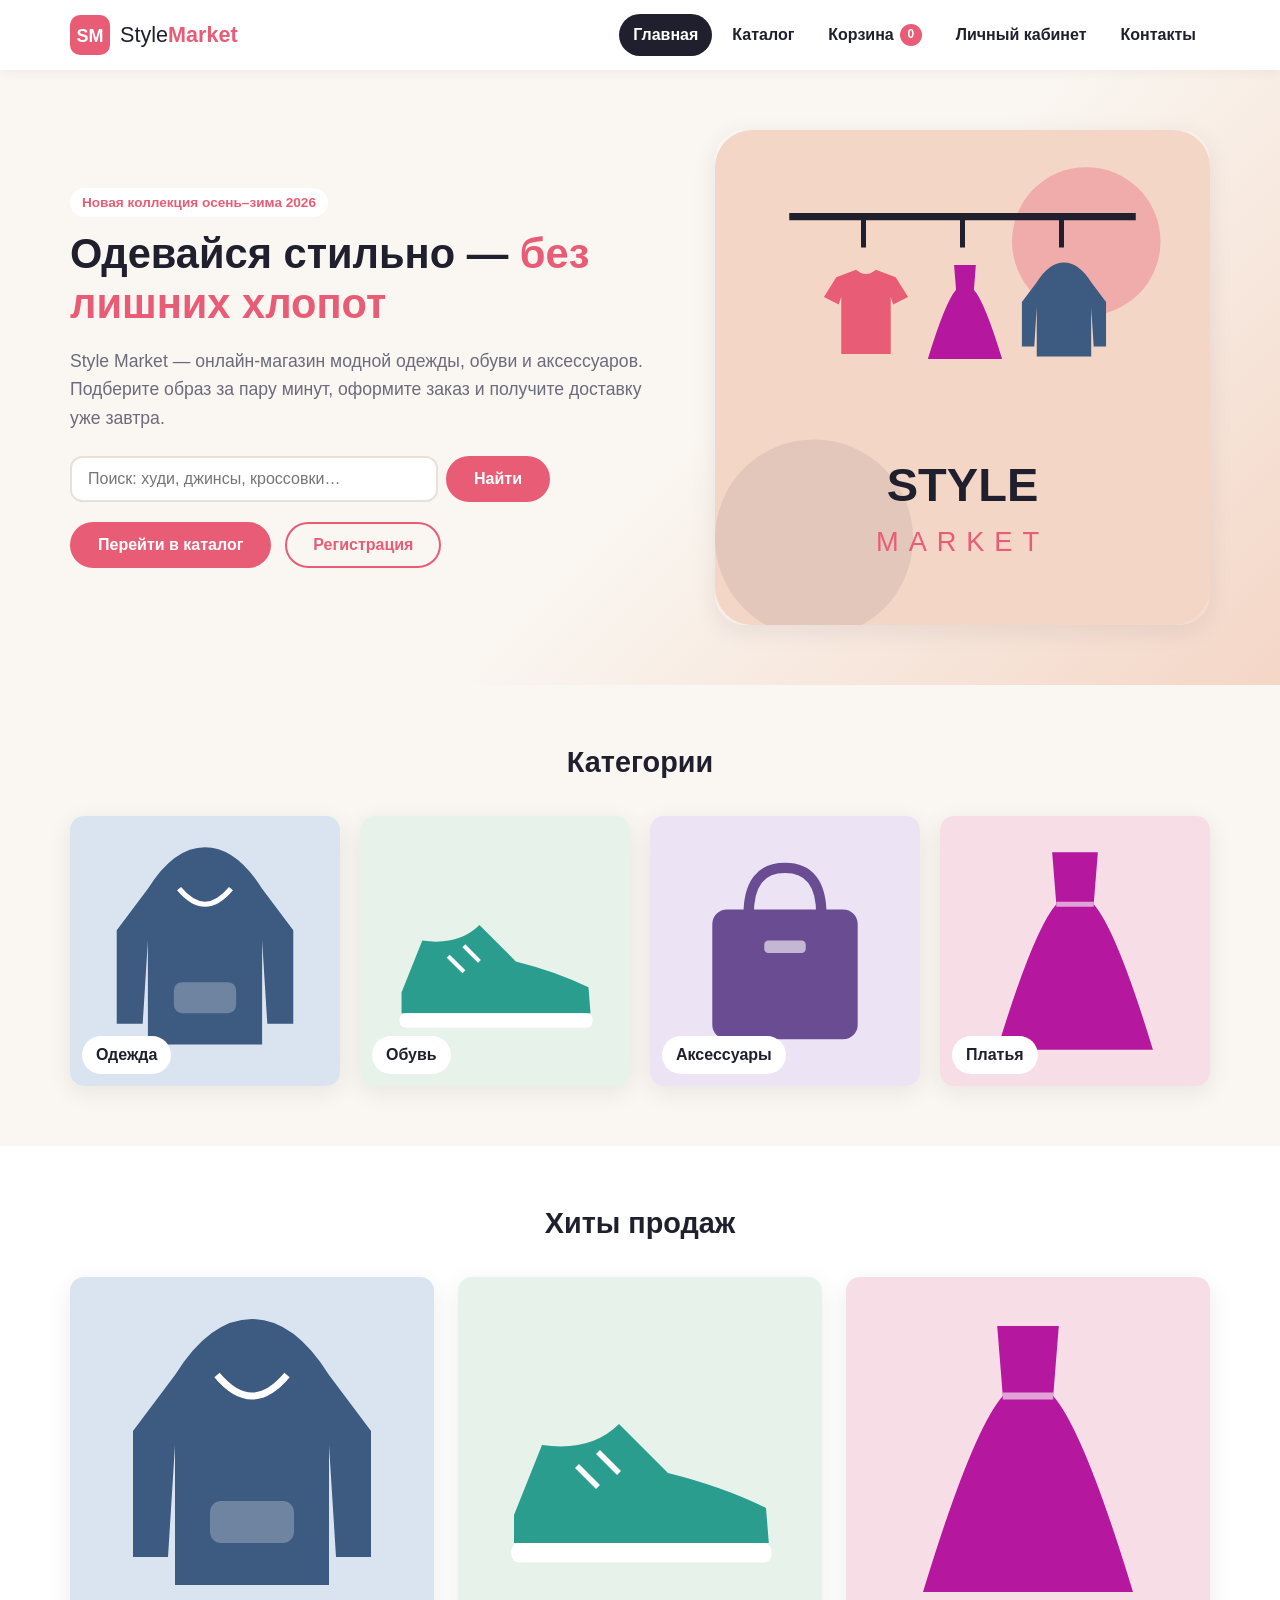
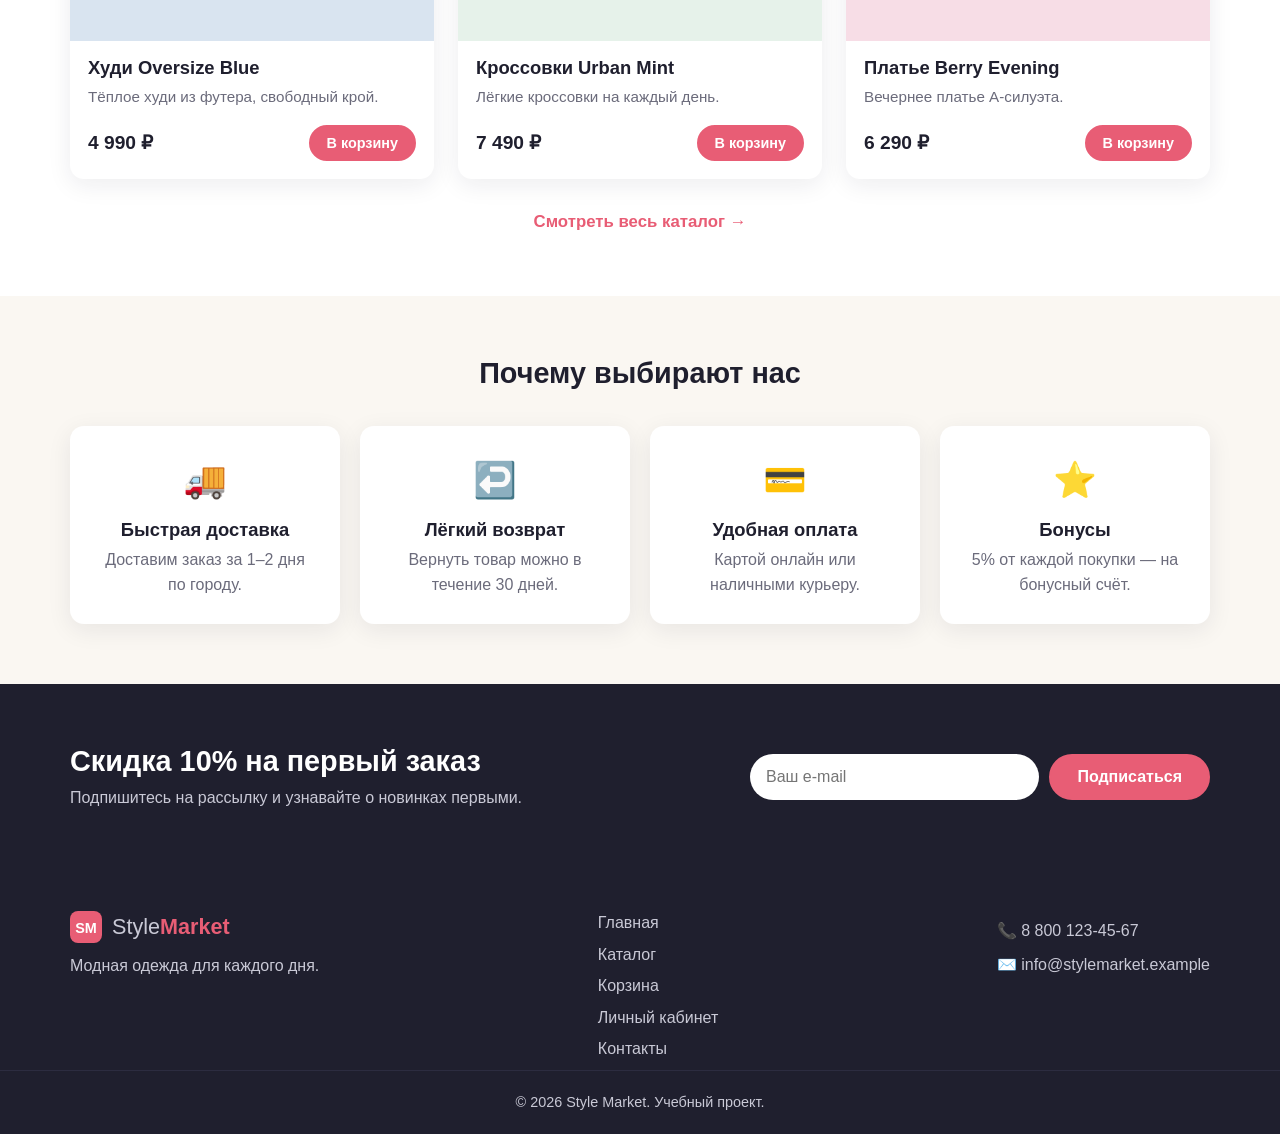
==== style-market/index.html @ 53bcd82c "Добавлен сайт Style Market (HTML, CSS, JavaScript) и информационная архитектура Co-Authored-By: Clau" ====
<!DOCTYPE html>
<html lang="ru">
<head>
  <meta charset="UTF-8">
  <meta name="viewport" content="width=device-width, initial-scale=1.0">
  <meta name="description" content="Style Market — интернет-магазин модной одежды, обуви и аксессуаров">
  <title>Style Market — Главная</title>
  <link rel="icon" href="images/logo.svg" type="image/svg+xml">
  <link rel="stylesheet" href="style.css">
</head>
<body>
  <!-- ШАПКА САЙТА -->
  <header class="header">
    <div class="container header__inner">
      <a href="index.html" class="logo">
        <img src="images/logo.svg" alt="Логотип Style Market" width="40" height="40">
        <span>Style<b>Market</b></span>
      </a>
      <button class="burger" id="burger" aria-label="Открыть меню" aria-expanded="false">
        <span></span><span></span><span></span>
      </button>
      <nav class="nav" id="nav">
        <ul class="nav__list">
          <li><a href="index.html" class="nav__link active">Главная</a></li>
          <li><a href="catalog.html" class="nav__link">Каталог</a></li>
          <li><a href="cart.html" class="nav__link">Корзина <span class="cart-count">0</span></a></li>
          <li><a href="account.html" class="nav__link">Личный кабинет</a></li>
          <li><a href="contacts.html" class="nav__link">Контакты</a></li>
        </ul>
      </nav>
    </div>
  </header>

  <main>
    <!-- ГЛАВНЫЙ БАННЕР -->
    <section class="hero">
      <div class="container hero__inner">
        <div class="hero__text">
          <p class="tag">Новая коллекция осень–зима 2026</p>
          <h1>Одевайся стильно — <span class="accent">без лишних хлопот</span></h1>
          <p class="hero__desc">Style Market — онлайн-магазин модной одежды, обуви и аксессуаров. Подберите образ за пару минут, оформите заказ и получите доставку уже завтра.</p>
          <form class="search" action="catalog.html" method="get" role="search">
            <input type="search" name="q" placeholder="Поиск: худи, джинсы, кроссовки…" aria-label="Поиск по каталогу">
            <button type="submit" class="btn">Найти</button>
          </form>
          <div class="hero__buttons">
            <a href="catalog.html" class="btn">Перейти в каталог</a>
            <a href="account.html" class="btn btn--outline">Регистрация</a>
          </div>
        </div>
        <div class="hero__image">
          <img src="images/hero.svg" alt="Коллекция одежды Style Market">
        </div>
      </div>
    </section>

    <!-- КАТЕГОРИИ -->
    <section class="section">
      <div class="container">
        <h2 class="section__title">Категории</h2>
        <div class="categories">
          <a href="catalog.html?cat=Одежда" class="category">
            <img src="images/hoodie.svg" alt="Одежда">
            <span>Одежда</span>
          </a>
          <a href="catalog.html?cat=Обувь" class="category">
            <img src="images/sneakers.svg" alt="Обувь">
            <span>Обувь</span>
          </a>
          <a href="catalog.html?cat=Аксессуары" class="category">
            <img src="images/bag.svg" alt="Аксессуары">
            <span>Аксессуары</span>
          </a>
          <a href="catalog.html?cat=Платья" class="category">
            <img src="images/dress.svg" alt="Платья">
            <span>Платья</span>
          </a>
        </div>
      </div>
    </section>

    <!-- ХИТЫ ПРОДАЖ -->
    <section class="section section--light">
      <div class="container">
        <h2 class="section__title">Хиты продаж</h2>
        <div class="products products--hits">
          <article class="card">
            <img src="images/hoodie.svg" alt="Худи Oversize Blue" class="card__img">
            <div class="card__body">
              <h3 class="card__title">Худи Oversize Blue</h3>
              <p class="card__text">Тёплое худи из футера, свободный крой.</p>
              <div class="card__footer">
                <span class="price">4 990 ₽</span>
                <button class="btn btn--small" data-add="2">В корзину</button>
              </div>
            </div>
          </article>
          <article class="card">
            <img src="images/sneakers.svg" alt="Кроссовки Urban Mint" class="card__img">
            <div class="card__body">
              <h3 class="card__title">Кроссовки Urban Mint</h3>
              <p class="card__text">Лёгкие кроссовки на каждый день.</p>
              <div class="card__footer">
                <span class="price">7 490 ₽</span>
                <button class="btn btn--small" data-add="5">В корзину</button>
              </div>
            </div>
          </article>
          <article class="card">
            <img src="images/dress.svg" alt="Платье Berry Evening" class="card__img">
            <div class="card__body">
              <h3 class="card__title">Платье Berry Evening</h3>
              <p class="card__text">Вечернее платье А-силуэта.</p>
              <div class="card__footer">
                <span class="price">6 290 ₽</span>
                <button class="btn btn--small" data-add="4">В корзину</button>
              </div>
            </div>
          </article>
        </div>
        <p class="center"><a href="catalog.html" class="link-more">Смотреть весь каталог →</a></p>
      </div>
    </section>

    <!-- ПРЕИМУЩЕСТВА -->
    <section class="section">
      <div class="container">
        <h2 class="section__title">Почему выбирают нас</h2>
        <ul class="features">
          <li class="feature"><span class="feature__icon">🚚</span><h3>Быстрая доставка</h3><p>Доставим заказ за 1–2 дня по городу.</p></li>
          <li class="feature"><span class="feature__icon">↩️</span><h3>Лёгкий возврат</h3><p>Вернуть товар можно в течение 30 дней.</p></li>
          <li class="feature"><span class="feature__icon">💳</span><h3>Удобная оплата</h3><p>Картой онлайн или наличными курьеру.</p></li>
          <li class="feature"><span class="feature__icon">⭐</span><h3>Бонусы</h3><p>5% от каждой покупки — на бонусный счёт.</p></li>
        </ul>
      </div>
    </section>

    <!-- ПОДПИСКА -->
    <section class="section section--dark">
      <div class="container subscribe">
        <div>
          <h2>Скидка 10% на первый заказ</h2>
          <p>Подпишитесь на рассылку и узнавайте о новинках первыми.</p>
        </div>
        <form class="subscribe__form js-form" data-success="Спасибо! Промокод STYLE10 отправлен на вашу почту.">
          <input type="email" name="email" placeholder="Ваш e-mail" required aria-label="E-mail">
          <button type="submit" class="btn">Подписаться</button>
        </form>
      </div>
    </section>
  </main>

  <!-- ПОДВАЛ -->
  <footer class="footer">
    <div class="container footer__inner">
      <div>
        <a href="index.html" class="logo logo--light"><img src="images/logo.svg" alt="" width="32" height="32"><span>Style<b>Market</b></span></a>
        <p>Модная одежда для каждого дня.</p>
      </div>
      <nav aria-label="Навигация в подвале">
        <ul class="footer__links">
          <li><a href="index.html">Главная</a></li>
          <li><a href="catalog.html">Каталог</a></li>
          <li><a href="cart.html">Корзина</a></li>
          <li><a href="account.html">Личный кабинет</a></li>
          <li><a href="contacts.html">Контакты</a></li>
        </ul>
      </nav>
      <div>
        <p>📞 <a href="tel:+78001234567">8 800 123-45-67</a></p>
        <p>✉️ <a href="mailto:info@stylemarket.example">info@stylemarket.example</a></p>
      </div>
    </div>
    <p class="footer__copy">© 2026 Style Market. Учебный проект.</p>
  </footer>

  <div class="toast" id="toast" role="status" aria-live="polite"></div>
  <script src="script.js"></script>
</body>
</html>
---- style-market/style.css ----
/* =========================================================
   Style Market — общий файл стилей
   Цветовая гамма: графит + коралловый акцент + кремовый фон
   ========================================================= */

:root {
  --dark: #1f1f2e;
  --dark-2: #2c2c40;
  --accent: #e85d75;
  --accent-dark: #c9425b;
  --cream: #faf7f2;
  --peach: #f4d6c6;
  --white: #ffffff;
  --gray: #6b6b7b;
  --border: #e6e1d9;
  --success: #2a9d8f;
  --radius: 14px;
  --shadow: 0 6px 24px rgba(31, 31, 46, .08);
  --shadow-hover: 0 14px 34px rgba(31, 31, 46, .16);
  --font: "Segoe UI", "Helvetica Neue", Arial, sans-serif;
}

* { box-sizing: border-box; margin: 0; padding: 0; }
[hidden] { display: none !important; }

html { scroll-behavior: smooth; }

body {
  font-family: var(--font);
  font-size: 16px;
  line-height: 1.6;
  color: var(--dark);
  background: var(--cream);
  display: flex;
  flex-direction: column;
  min-height: 100vh;
}

main { flex: 1; }

img { max-width: 100%; display: block; }

h1, h2, h3 { line-height: 1.2; font-weight: 800; }
h1 { font-size: 2.6rem; }
h2 { font-size: 1.8rem; }
h3 { font-size: 1.15rem; }

a { color: var(--accent); text-decoration: none; transition: color .2s; }
a:hover { color: var(--accent-dark); text-decoration: underline; }

ul { list-style: none; }

.container { width: 100%; max-width: 1180px; margin: 0 auto; padding: 0 20px; }
.center { text-align: center; }
.accent { color: var(--accent); }

/* ---------- Кнопки ---------- */
.btn {
  display: inline-block;
  padding: 12px 26px;
  border: 2px solid var(--accent);
  border-radius: 999px;
  background: var(--accent);
  color: var(--white);
  font: 600 1rem var(--font);
  cursor: pointer;
  text-align: center;
  transition: background .2s, transform .2s, box-shadow .2s, color .2s;
}
.btn:hover {
  background: var(--accent-dark);
  border-color: var(--accent-dark);
  color: var(--white);
  text-decoration: none;
  transform: translateY(-2px);
  box-shadow: 0 8px 18px rgba(232, 93, 117, .35);
}
.btn:active { transform: translateY(0); }
.btn--outline { background: transparent; color: var(--accent); }
.btn--outline:hover { background: var(--accent); }
.btn--small { padding: 8px 16px; font-size: .9rem; }
.btn--full { width: 100%; }
.btn.added { background: var(--success); border-color: var(--success); }

/* ---------- Шапка ---------- */
.header {
  position: sticky; top: 0; z-index: 50;
  background: rgba(255, 255, 255, .95);
  backdrop-filter: blur(6px);
  box-shadow: 0 2px 12px rgba(0, 0, 0, .05);
}
.header__inner { display: flex; align-items: center; justify-content: space-between; height: 70px; }

.logo { display: flex; align-items: center; gap: 10px; font-size: 1.35rem; color: var(--dark); }
.logo:hover { color: var(--dark); text-decoration: none; }
.logo b { color: var(--accent); }
.logo--light { color: var(--white); }
.logo--light:hover { color: var(--white); }

.nav__list { display: flex; gap: 6px; }
.nav__link {
  display: flex; align-items: center; gap: 6px;
  padding: 8px 14px; border-radius: 999px;
  color: var(--dark); font-weight: 600;
  transition: background .2s, color .2s;
}
.nav__link:hover { background: var(--peach); color: var(--dark); text-decoration: none; }
.nav__link.active { background: var(--dark); color: var(--white); }

.cart-count {
  min-width: 22px; height: 22px; padding: 0 6px;
  border-radius: 999px; background: var(--accent); color: var(--white);
  font-size: .75rem; display: inline-flex; align-items: center; justify-content: center;
}
.cart-count.bump { animation: bump .4s; }
@keyframes bump { 50% { transform: scale(1.4); } }

.burger { display: none; background: none; border: 0; cursor: pointer; width: 40px; height: 40px; padding: 8px; }
.burger span { display: block; height: 3px; margin: 4px 0; background: var(--dark); border-radius: 2px; transition: .3s; }
.burger.open span:nth-child(1) { transform: translateY(7px) rotate(45deg); }
.burger.open span:nth-child(2) { opacity: 0; }
.burger.open span:nth-child(3) { transform: translateY(-7px) rotate(-45deg); }

/* ---------- Главный баннер (Grid) ---------- */
.hero { padding: 60px 0; background: linear-gradient(135deg, var(--cream) 55%, var(--peach)); }
.hero__inner { display: grid; grid-template-columns: 1.2fr 1fr; gap: 50px; align-items: center; }
.hero__desc { margin: 18px 0 24px; color: var(--gray); font-size: 1.1rem; }
.hero__buttons { display: flex; flex-wrap: wrap; gap: 14px; margin-top: 20px; }
.hero__image img { border-radius: 30px; box-shadow: var(--shadow); transition: transform .4s; }
.hero__image img:hover { transform: rotate(-2deg) scale(1.02); }

.tag {
  display: inline-block; margin-bottom: 12px; padding: 4px 12px;
  border-radius: 999px; background: var(--white); color: var(--accent);
  font-size: .85rem; font-weight: 700;
}

/* ---------- Поиск ---------- */
.search { display: flex; gap: 8px; max-width: 480px; }
.search input { flex: 1; }

.input, .search input {
  width: 100%;
  padding: 12px 16px;
  border: 2px solid var(--border);
  border-radius: 12px;
  background: var(--white);
  font: 1rem var(--font);
  color: var(--dark);
  transition: border-color .2s, box-shadow .2s;
}
.input:focus, .search input:focus { outline: none; border-color: var(--accent); box-shadow: 0 0 0 4px rgba(232, 93, 117, .15); }
.input:user-invalid { border-color: #d62828; }
.input--select { width: auto; cursor: pointer; }
textarea.input { resize: vertical; }

/* ---------- Секции ---------- */
.section { padding: 60px 0; }
.section--tight { padding: 40px 0 60px; }
.section--light { background: var(--white); }
.section--dark { background: var(--dark); color: var(--white); }
.section__title { text-align: center; margin-bottom: 36px; }
.section__title--left { text-align: left; margin: 40px 0 20px; }

.page-head { padding: 50px 0 30px; background: linear-gradient(135deg, var(--peach), var(--cream)); }
.page-head p { color: var(--gray); margin-top: 8px; }

/* ---------- Категории (Grid) ---------- */
.categories { display: grid; grid-template-columns: repeat(4, 1fr); gap: 20px; }
.category {
  position: relative; overflow: hidden; border-radius: var(--radius);
  box-shadow: var(--shadow); color: var(--dark);
}
.category img { transition: transform .4s; }
.category span {
  position: absolute; left: 12px; bottom: 12px;
  padding: 6px 14px; border-radius: 999px;
  background: var(--white); font-weight: 700;
}
.category:hover img { transform: scale(1.08); }
.category:hover span { background: var(--accent); color: var(--white); }
.category:hover { text-decoration: none; }

/* ---------- Карточки товаров (Grid) ---------- */
.products { display: grid; grid-template-columns: repeat(auto-fill, minmax(250px, 1fr)); gap: 24px; }
.card {
  display: flex; flex-direction: column;
  background: var(--white); border-radius: var(--radius); overflow: hidden;
  box-shadow: var(--shadow); transition: transform .25s, box-shadow .25s;
}
.card:hover { transform: translateY(-6px); box-shadow: var(--shadow-hover); }
.card__img { width: 100%; aspect-ratio: 1; object-fit: cover; cursor: pointer; transition: opacity .2s; }
.card__img:hover { opacity: .85; }
.card__body { display: flex; flex-direction: column; flex: 1; padding: 16px 18px 18px; gap: 6px; }
.card__cat { font-size: .8rem; color: var(--gray); text-transform: uppercase; letter-spacing: .05em; }
.card__text { color: var(--gray); font-size: .95rem; flex: 1; }
.card__footer { display: flex; align-items: center; justify-content: space-between; gap: 10px; margin-top: 10px; flex-wrap: wrap; }
.card__actions { display: flex; gap: 8px; }
.price { font-size: 1.2rem; font-weight: 800; }
.price--big { font-size: 1.8rem; color: var(--accent); margin: 10px 0; }
.price s { color: var(--gray); font-weight: 400; font-size: .9rem; margin-left: 6px; }
.badge {
  align-self: flex-start; padding: 2px 10px; border-radius: 999px;
  background: var(--accent); color: var(--white); font-size: .75rem; font-weight: 700;
}
.products--hits { grid-template-columns: repeat(3, 1fr); }
.link-more { display: inline-block; margin-top: 30px; font-weight: 700; font-size: 1.05rem; }

/* ---------- Преимущества (Flexbox) ---------- */
.features { display: flex; flex-wrap: wrap; gap: 20px; }
.feature {
  flex: 1 1 220px; padding: 26px; text-align: center;
  background: var(--white); border-radius: var(--radius); box-shadow: var(--shadow);
  transition: transform .25s;
}
.feature:hover { transform: translateY(-4px); }
.feature__icon { font-size: 2.2rem; display: block; margin-bottom: 10px; }
.feature p { color: var(--gray); margin-top: 6px; }

/* ---------- Подписка ---------- */
.subscribe { display: flex; align-items: center; justify-content: space-between; gap: 30px; flex-wrap: wrap; }
.subscribe p { color: #c9c9d6; margin-top: 6px; }
.subscribe__form { display: flex; gap: 10px; flex: 1; max-width: 460px; }
.subscribe__form input { flex: 1; padding: 12px 16px; border-radius: 999px; border: 0; font: 1rem var(--font); }

/* ---------- Каталог: панель инструментов ---------- */
.toolbar { display: flex; flex-wrap: wrap; gap: 14px; align-items: center; margin-bottom: 14px; }
.toolbar #search { flex: 1 1 240px; width: auto; }
.filters { display: flex; flex-wrap: wrap; gap: 8px; }
.chip {
  padding: 8px 16px; border-radius: 999px; border: 2px solid var(--border);
  background: var(--white); font: 600 .9rem var(--font); cursor: pointer; transition: .2s;
}
.chip:hover { border-color: var(--accent); color: var(--accent); }
.chip.active { background: var(--dark); border-color: var(--dark); color: var(--white); }
.found { color: var(--gray); margin-bottom: 20px; }
.empty { text-align: center; padding: 40px; color: var(--gray); font-size: 1.1rem; }

/* ---------- Таблицы ---------- */
.table-wrap { overflow-x: auto; border-radius: var(--radius); box-shadow: var(--shadow); }
.table { width: 100%; border-collapse: collapse; background: var(--white); }
.table caption { caption-side: bottom; padding: 10px; color: var(--gray); font-size: .9rem; }
.table th, .table td { padding: 14px 18px; text-align: left; border-bottom: 1px solid var(--border); }
.table th { background: var(--dark); color: var(--white); font-weight: 600; }
.table tbody tr:hover { background: var(--cream); }
.status { padding: 3px 10px; border-radius: 999px; font-size: .8rem; font-weight: 700; background: #e6f2ea; color: var(--success); }

/* ---------- Модальное окно ---------- */
.modal { position: fixed; inset: 0; z-index: 100; display: flex; align-items: center; justify-content: center; padding: 20px; }
.modal[hidden] { display: none; }
.modal__overlay { position: absolute; inset: 0; background: rgba(31, 31, 46, .6); }
.modal__box {
  position: relative; display: grid; grid-template-columns: 1fr 1fr; gap: 30px;
  max-width: 820px; width: 100%; max-height: 90vh; overflow: auto;
  padding: 30px; background: var(--white); border-radius: 20px;
  animation: pop .25s ease-out;
}
@keyframes pop { from { opacity: 0; transform: scale(.92); } }
.modal__img { border-radius: var(--radius); }
.modal__info { display: flex; flex-direction: column; gap: 10px; }
.modal__info p { color: var(--gray); }
.modal__close {
  position: absolute; top: 10px; right: 14px; border: 0; background: none;
  font-size: 2rem; line-height: 1; cursor: pointer; color: var(--gray); transition: color .2s, transform .2s;
}
.modal__close:hover { color: var(--accent); transform: rotate(90deg); }

/* ---------- Корзина ---------- */
.cart-layout { display: grid; grid-template-columns: 1fr 380px; gap: 30px; align-items: start; }
.cart-item {
  display: grid; grid-template-columns: 90px 1fr auto auto auto; gap: 18px; align-items: center;
  padding: 14px; margin-bottom: 14px; background: var(--white); border-radius: var(--radius); box-shadow: var(--shadow);
}
.cart-item img { border-radius: 10px; }
.cart-item small { color: var(--gray); }
.qty { display: flex; align-items: center; gap: 6px; }
.qty button, .remove {
  width: 32px; height: 32px; border-radius: 50%; border: 2px solid var(--border);
  background: var(--white); font-size: 1.1rem; cursor: pointer; transition: .2s;
}
.qty button:hover { border-color: var(--accent); color: var(--accent); }
.remove:hover { background: #d62828; border-color: #d62828; color: var(--white); }
.qty span { min-width: 24px; text-align: center; font-weight: 700; }
.empty-cart { padding: 50px; text-align: center; background: var(--white); border-radius: var(--radius); box-shadow: var(--shadow); }
.empty-cart p { margin-bottom: 16px; font-size: 1.1rem; }

.summary { position: sticky; top: 90px; padding: 24px; background: var(--white); border-radius: var(--radius); box-shadow: var(--shadow); }
.summary__list li { display: flex; justify-content: space-between; padding: 8px 0; border-bottom: 1px dashed var(--border); }
.summary__total { font-size: 1.2rem; font-weight: 800; border-bottom: 0 !important; }
.promo { display: flex; gap: 8px; margin: 14px 0 4px; }
.hint { font-size: .85rem; color: var(--gray); }

/* ---------- Формы ---------- */
.form { display: flex; flex-direction: column; gap: 14px; margin-top: 20px; }
.form label { display: flex; flex-direction: column; gap: 6px; font-weight: 600; font-size: .95rem; }
.form .checkbox, .radio-group label { flex-direction: row; align-items: center; gap: 8px; font-weight: 400; cursor: pointer; }
.form input[type="checkbox"], .form input[type="radio"] { accent-color: var(--accent); width: 18px; height: 18px; }
.radio-group { border: 2px solid var(--border); border-radius: 12px; padding: 10px 14px; display: flex; flex-direction: column; gap: 6px; }
.radio-group legend { font-weight: 600; padding: 0 6px; }
.form--card { margin: 0; padding: 30px; background: var(--white); border-radius: var(--radius); box-shadow: var(--shadow); }
.error-msg { color: #d62828; font-size: .9rem; }

/* ---------- Личный кабинет ---------- */
.auth { max-width: 460px; margin: 0 auto; padding: 30px; background: var(--white); border-radius: var(--radius); box-shadow: var(--shadow); }
.tabs { display: flex; background: var(--cream); border-radius: 999px; padding: 4px; }
.tab { flex: 1; padding: 10px; border: 0; border-radius: 999px; background: none; font: 600 1rem var(--font); cursor: pointer; transition: .2s; }
.tab:hover { color: var(--accent); }
.tab.active { background: var(--dark); color: var(--white); }

.profile__card {
  display: flex; align-items: center; gap: 20px; flex-wrap: wrap;
  padding: 24px; background: var(--white); border-radius: var(--radius); box-shadow: var(--shadow);
}
.profile__card > div:nth-child(2) { flex: 1; }
.profile__card p { color: var(--gray); }
.avatar {
  width: 70px; height: 70px; border-radius: 50%;
  display: flex; align-items: center; justify-content: center;
  background: var(--accent); color: var(--white); font-size: 1.8rem; font-weight: 800;
}

/* ---------- Контакты ---------- */
.contacts { display: grid; grid-template-columns: 1.2fr 1fr; gap: 40px; align-items: start; }
.contacts__info h2 { margin-bottom: 16px; }
.contact-list { margin-bottom: 30px; }
.contact-list li { padding: 10px 0; border-bottom: 1px solid var(--border); }
.faq { max-width: 800px; margin: 0 auto; display: flex; flex-direction: column; gap: 12px; }
.faq details { padding: 16px 20px; background: var(--cream); border-radius: 12px; transition: background .2s; }
.faq details:hover { background: var(--peach); }
.faq summary { font-weight: 700; cursor: pointer; }
.faq p { margin-top: 10px; color: var(--gray); }

/* ---------- Подвал ---------- */
.footer { background: var(--dark); color: #c9c9d6; padding: 40px 0 20px; }
.footer__inner { display: flex; justify-content: space-between; gap: 30px; flex-wrap: wrap; }
.footer p { margin-top: 8px; }
.footer a { color: #c9c9d6; }
.footer a:hover { color: var(--accent); }
.footer__links { display: flex; flex-direction: column; gap: 6px; }
.footer__copy { text-align: center; margin-top: 30px; padding-top: 20px; border-top: 1px solid var(--dark-2); font-size: .9rem; }

/* ---------- Всплывающее уведомление ---------- */
.toast {
  position: fixed; left: 50%; bottom: 30px; z-index: 200;
  transform: translate(-50%, 150%);
  max-width: calc(100% - 32px); padding: 14px 24px;
  background: var(--dark); color: var(--white); border-radius: 12px;
  box-shadow: var(--shadow-hover); transition: transform .35s, opacity .35s; pointer-events: none;
  opacity: 0; visibility: hidden;
}
.toast.show { transform: translate(-50%, 0); opacity: 1; visibility: visible; }
.toast.error { background: #d62828; }

/* =========================================================
   АДАПТИВНОСТЬ (@media)
   ========================================================= */

/* Планшеты */
@media (max-width: 992px) {
  h1 { font-size: 2.1rem; }
  .hero__inner { grid-template-columns: 1fr; text-align: center; }
  .hero__image { max-width: 360px; margin: 0 auto; }
  .search, .hero__buttons { margin-left: auto; margin-right: auto; justify-content: center; }
  .categories { grid-template-columns: repeat(2, 1fr); }
  .products--hits { grid-template-columns: repeat(auto-fill, minmax(220px, 1fr)); }
  .cart-layout, .contacts { grid-template-columns: 1fr; }
  .summary { position: static; }
}

/* Мобильное меню */
@media (max-width: 860px) {
  .burger { display: block; }
  .nav {
    position: absolute; top: 70px; left: 0; right: 0;
    background: var(--white); box-shadow: 0 10px 20px rgba(0, 0, 0, .08);
    max-height: 0; overflow: hidden; transition: max-height .35s;
  }
  .nav.open { max-height: 400px; }
  .nav__list { flex-direction: column; padding: 10px 20px 20px; }
}

/* Телефоны */
@media (max-width: 600px) {
  body { font-size: 15px; }
  h1 { font-size: 1.7rem; }
  h2 { font-size: 1.4rem; }
  .container { padding: 0 16px; }
  .hero { padding: 40px 0; }
  .section { padding: 40px 0; }
  .categories { gap: 12px; }
  .search, .subscribe__form, .promo { flex-direction: column; }
  .toolbar { flex-direction: column; align-items: stretch; }
  .toolbar #search { flex: none; width: 100%; }
  .input--select { width: 100%; }
  .modal__box { grid-template-columns: 1fr; padding: 20px; }
  .modal__img { max-width: 220px; margin: 0 auto; }
  .cart-item { grid-template-columns: 70px 1fr auto; }
  .cart-item .cart-item__sum { grid-column: 2; }
  .table th, .table td { padding: 10px; font-size: .9rem; }
  .footer__inner { flex-direction: column; }
}
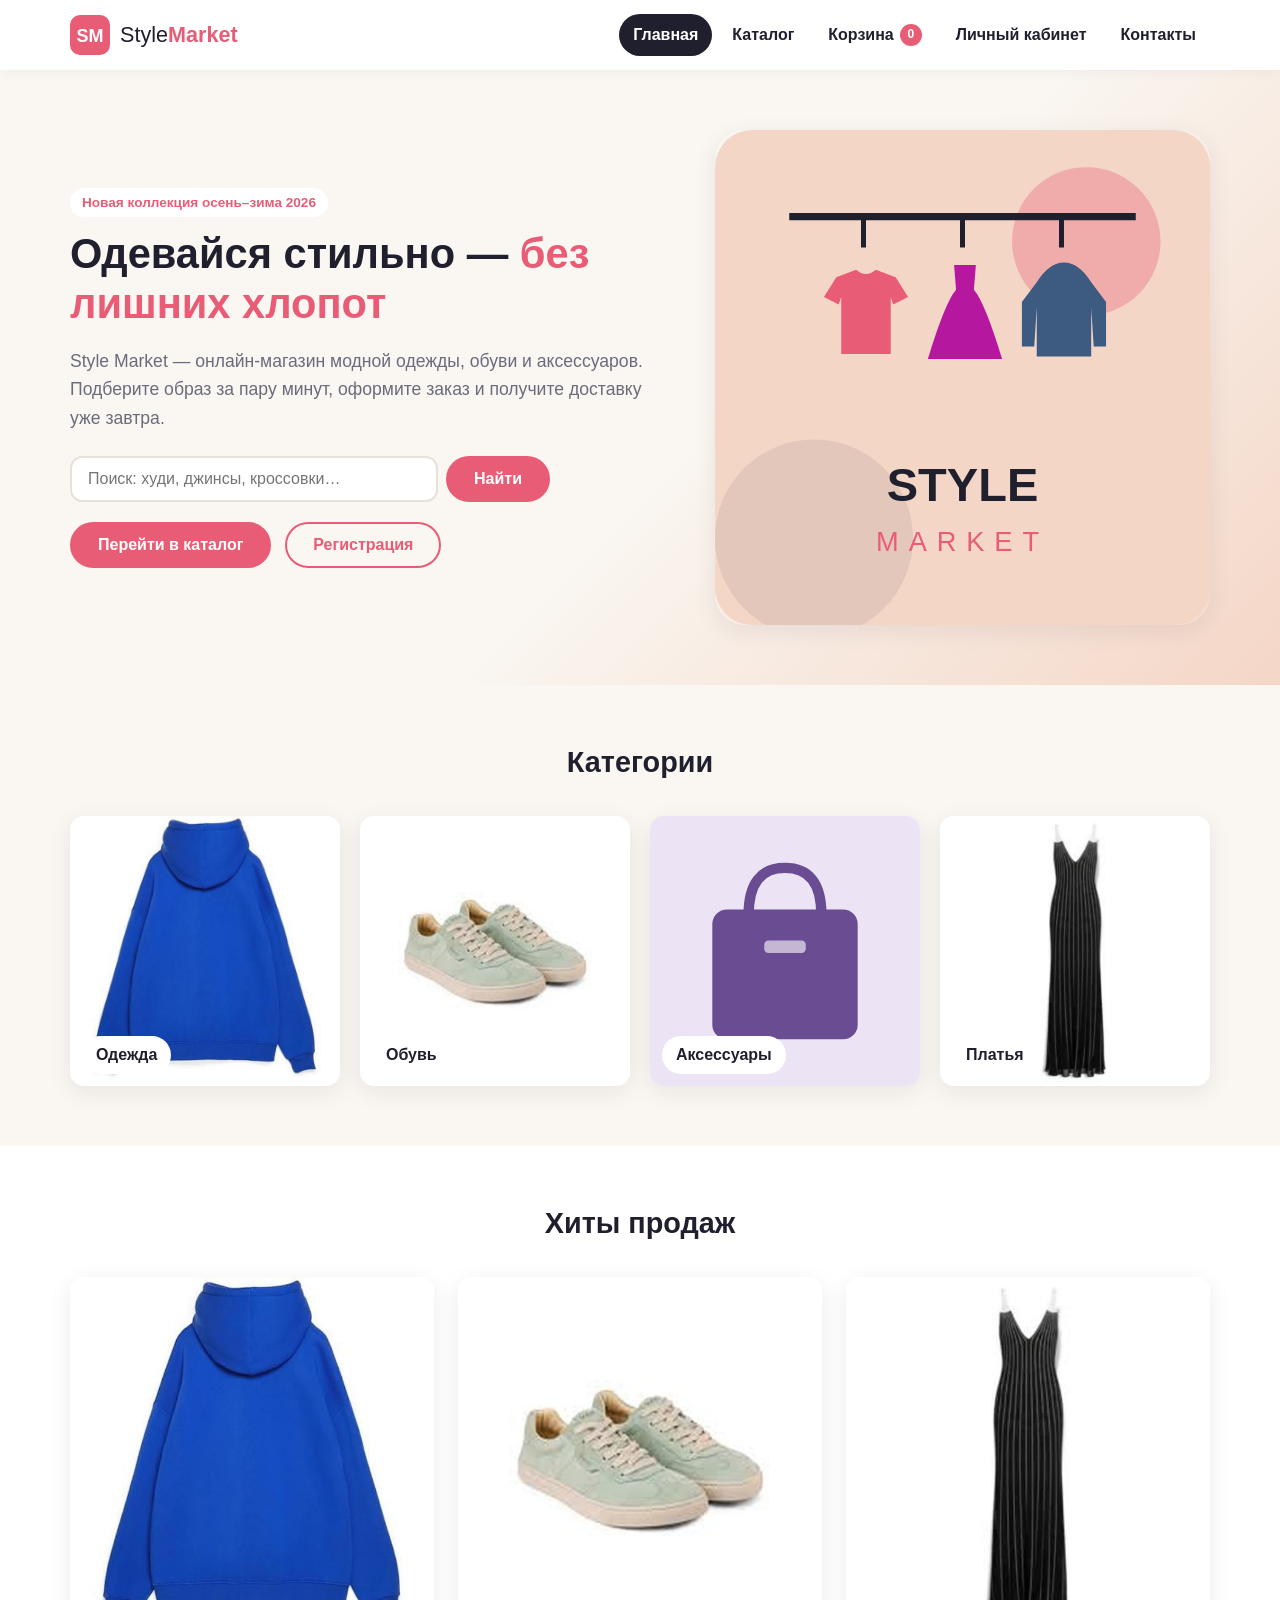
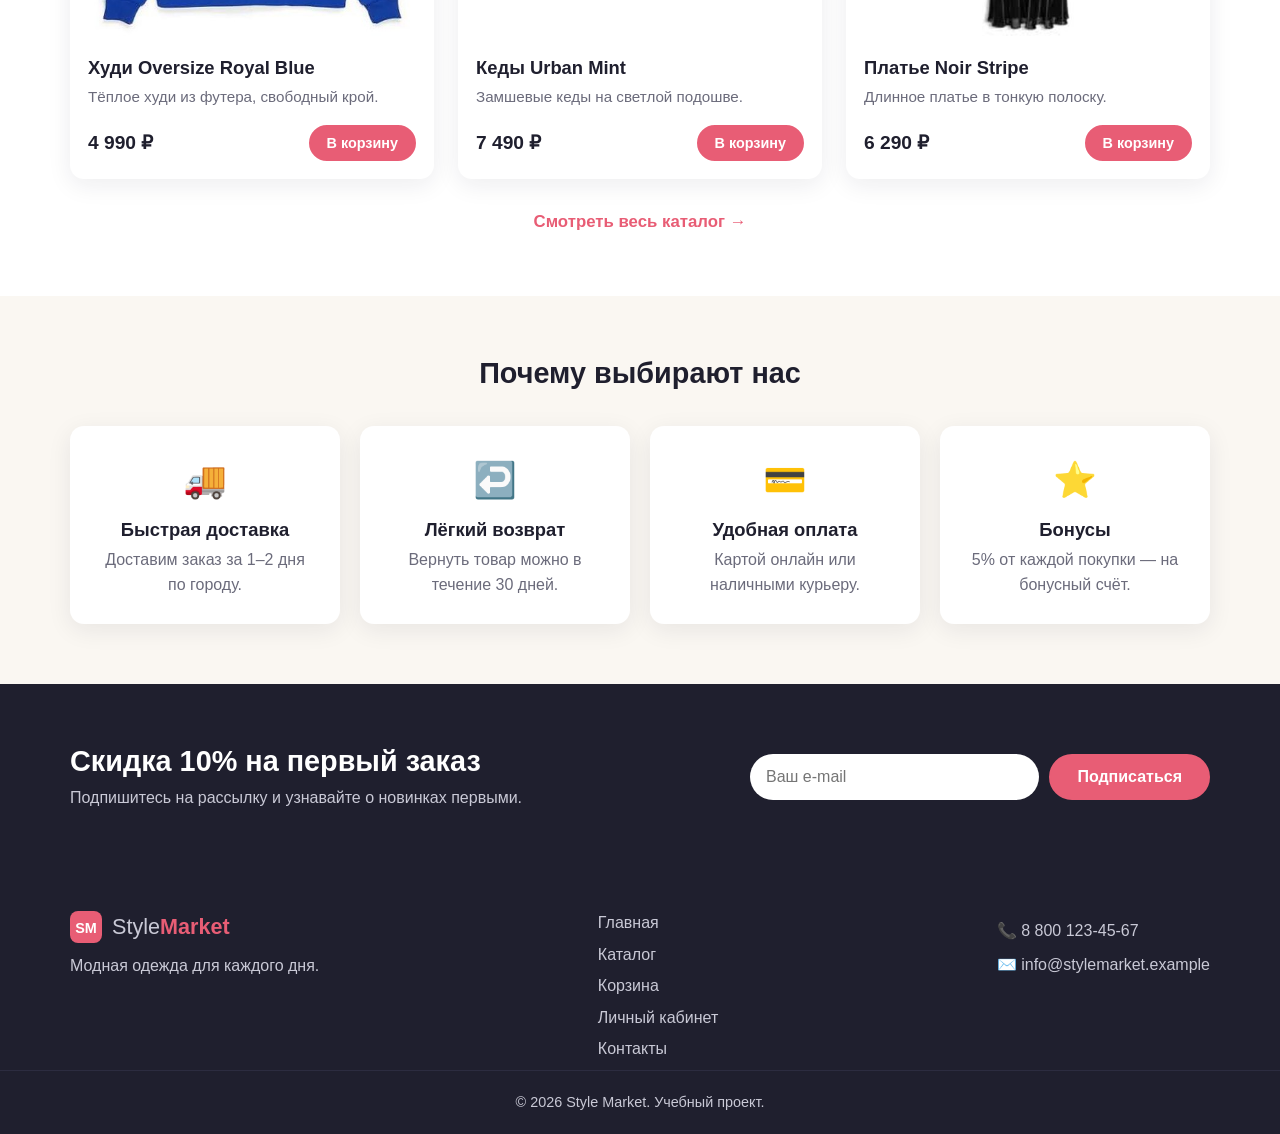
==== commit afd2f7ec: "Реальные фото товаров для каталога (футболка, худи, джинсы, платье, кеды) Co-Authored-By: Claude Opu" ====
--- a/style-market/index.html
+++ b/style-market/index.html
@@ -60,11 +60,11 @@
         <h2 class="section__title">Категории</h2>
         <div class="categories">
           <a href="catalog.html?cat=Одежда" class="category">
-            <img src="images/hoodie.svg" alt="Одежда">
+            <img src="images/hoodie.jpg" alt="Одежда">
             <span>Одежда</span>
           </a>
           <a href="catalog.html?cat=Обувь" class="category">
-            <img src="images/sneakers.svg" alt="Обувь">
+            <img src="images/sneakers.jpg" alt="Обувь">
             <span>Обувь</span>
           </a>
           <a href="catalog.html?cat=Аксессуары" class="category">
@@ -72,7 +72,7 @@
             <span>Аксессуары</span>
           </a>
           <a href="catalog.html?cat=Платья" class="category">
-            <img src="images/dress.svg" alt="Платья">
+            <img src="images/dress.jpg" alt="Платья">
             <span>Платья</span>
           </a>
         </div>
@@ -85,9 +85,9 @@
         <h2 class="section__title">Хиты продаж</h2>
         <div class="products products--hits">
           <article class="card">
-            <img src="images/hoodie.svg" alt="Худи Oversize Blue" class="card__img">
+            <img src="images/hoodie.jpg" alt="Худи Oversize Royal Blue" class="card__img">
             <div class="card__body">
-              <h3 class="card__title">Худи Oversize Blue</h3>
+              <h3 class="card__title">Худи Oversize Royal Blue</h3>
               <p class="card__text">Тёплое худи из футера, свободный крой.</p>
               <div class="card__footer">
                 <span class="price">4 990 ₽</span>
@@ -96,10 +96,10 @@
             </div>
           </article>
           <article class="card">
-            <img src="images/sneakers.svg" alt="Кроссовки Urban Mint" class="card__img">
+            <img src="images/sneakers.jpg" alt="Кеды Urban Mint" class="card__img">
             <div class="card__body">
-              <h3 class="card__title">Кроссовки Urban Mint</h3>
-              <p class="card__text">Лёгкие кроссовки на каждый день.</p>
+              <h3 class="card__title">Кеды Urban Mint</h3>
+              <p class="card__text">Замшевые кеды на светлой подошве.</p>
               <div class="card__footer">
                 <span class="price">7 490 ₽</span>
                 <button class="btn btn--small" data-add="5">В корзину</button>
@@ -107,10 +107,10 @@
             </div>
           </article>
           <article class="card">
-            <img src="images/dress.svg" alt="Платье Berry Evening" class="card__img">
+            <img src="images/dress.jpg" alt="Платье Noir Stripe" class="card__img">
             <div class="card__body">
-              <h3 class="card__title">Платье Berry Evening</h3>
-              <p class="card__text">Вечернее платье А-силуэта.</p>
+              <h3 class="card__title">Платье Noir Stripe</h3>
+              <p class="card__text">Длинное платье в тонкую полоску.</p>
               <div class="card__footer">
                 <span class="price">6 290 ₽</span>
                 <button class="btn btn--small" data-add="4">В корзину</button>
--- a/style-market/style.css
+++ b/style-market/style.css
@@ -65,6 +65,7 @@
   font: 600 1rem var(--font);
   cursor: pointer;
   text-align: center;
+  white-space: nowrap;
   transition: background .2s, transform .2s, box-shadow .2s, color .2s;
 }
 .btn:hover {
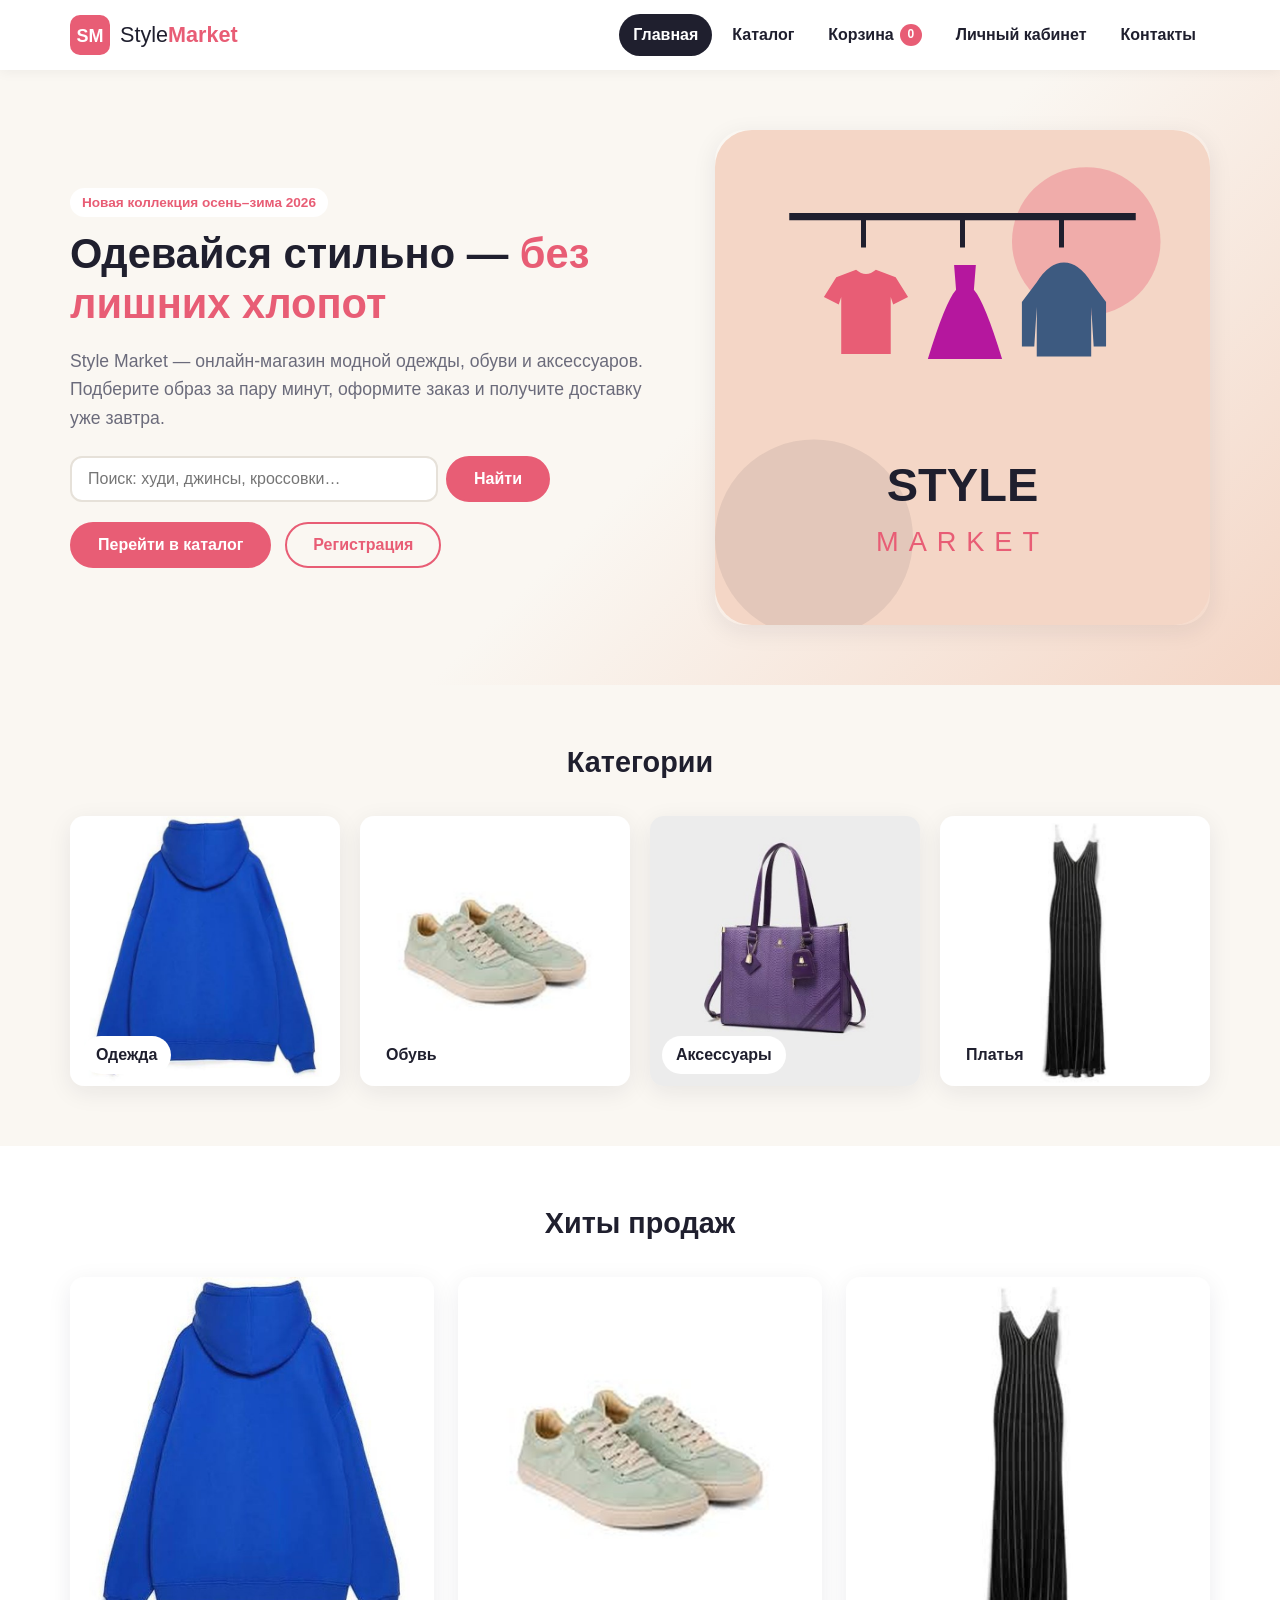
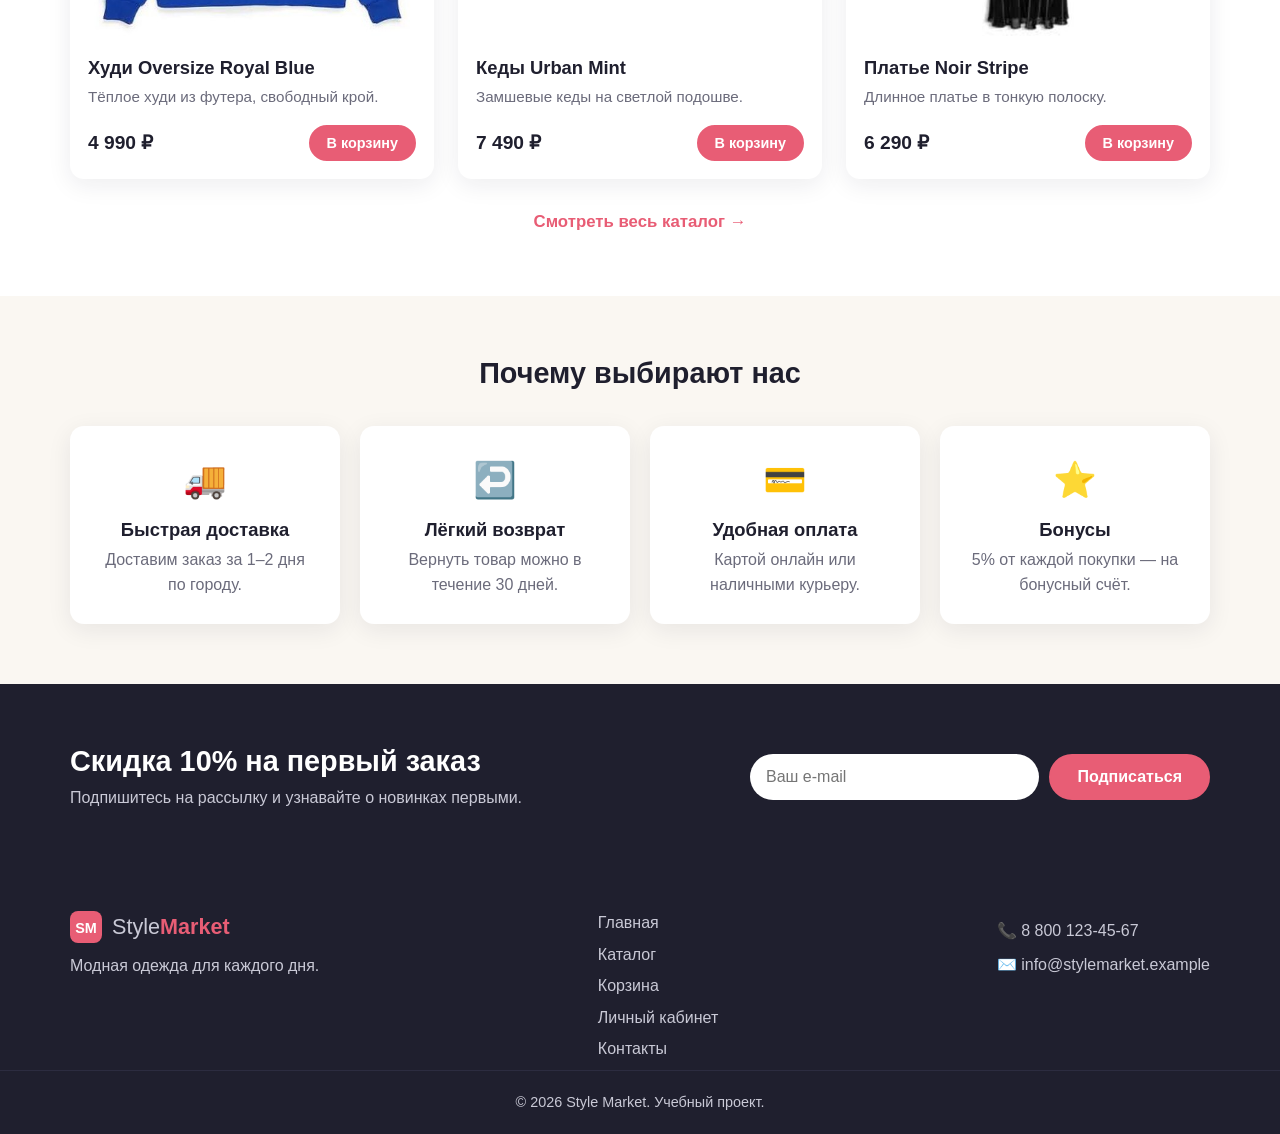
==== commit 205f2148: "Фото товаров: куртка, кепка, сумка Co-Authored-By: Claude Opus 5.5 <noreply@anthropic.com> Claude-Se" ====
--- a/style-market/index.html
+++ b/style-market/index.html
@@ -68,7 +68,7 @@
             <span>Обувь</span>
           </a>
           <a href="catalog.html?cat=Аксессуары" class="category">
-            <img src="images/bag.svg" alt="Аксессуары">
+            <img src="images/bag.jpg" alt="Аксессуары">
             <span>Аксессуары</span>
           </a>
           <a href="catalog.html?cat=Платья" class="category">
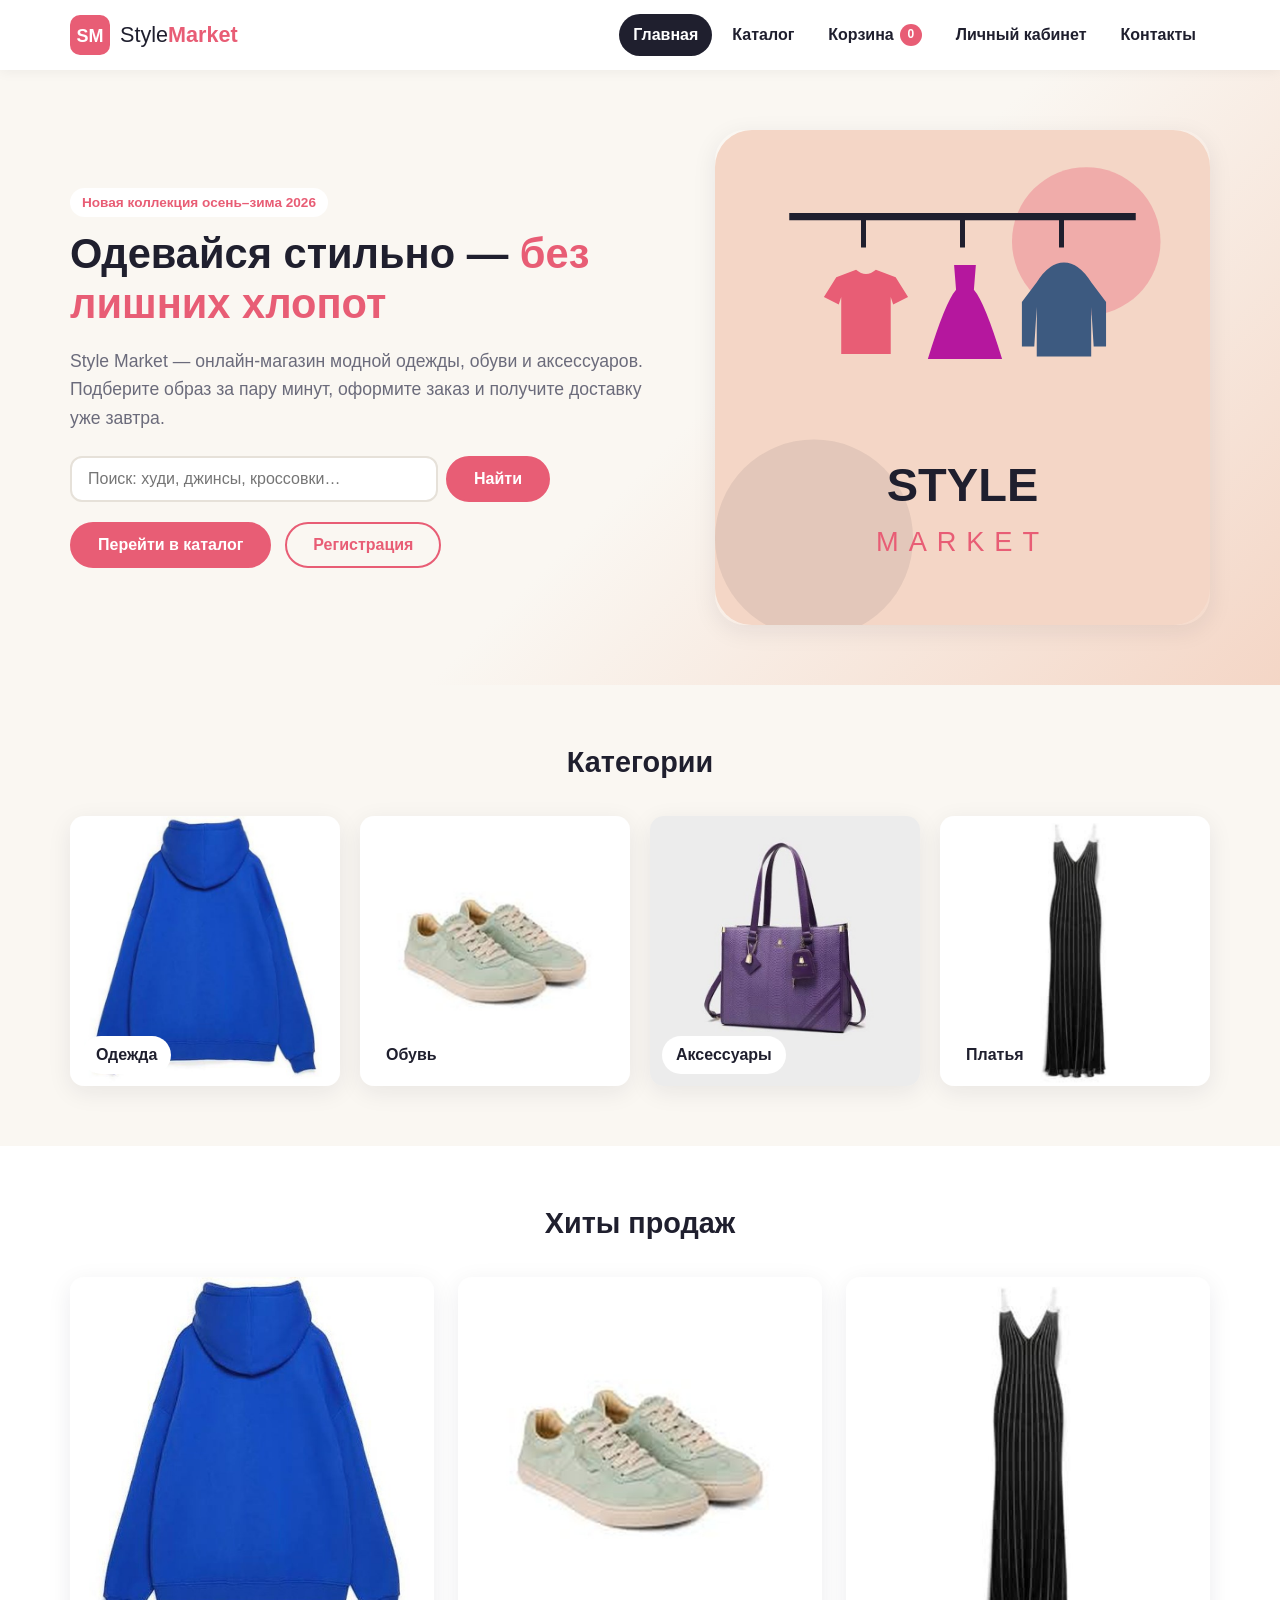
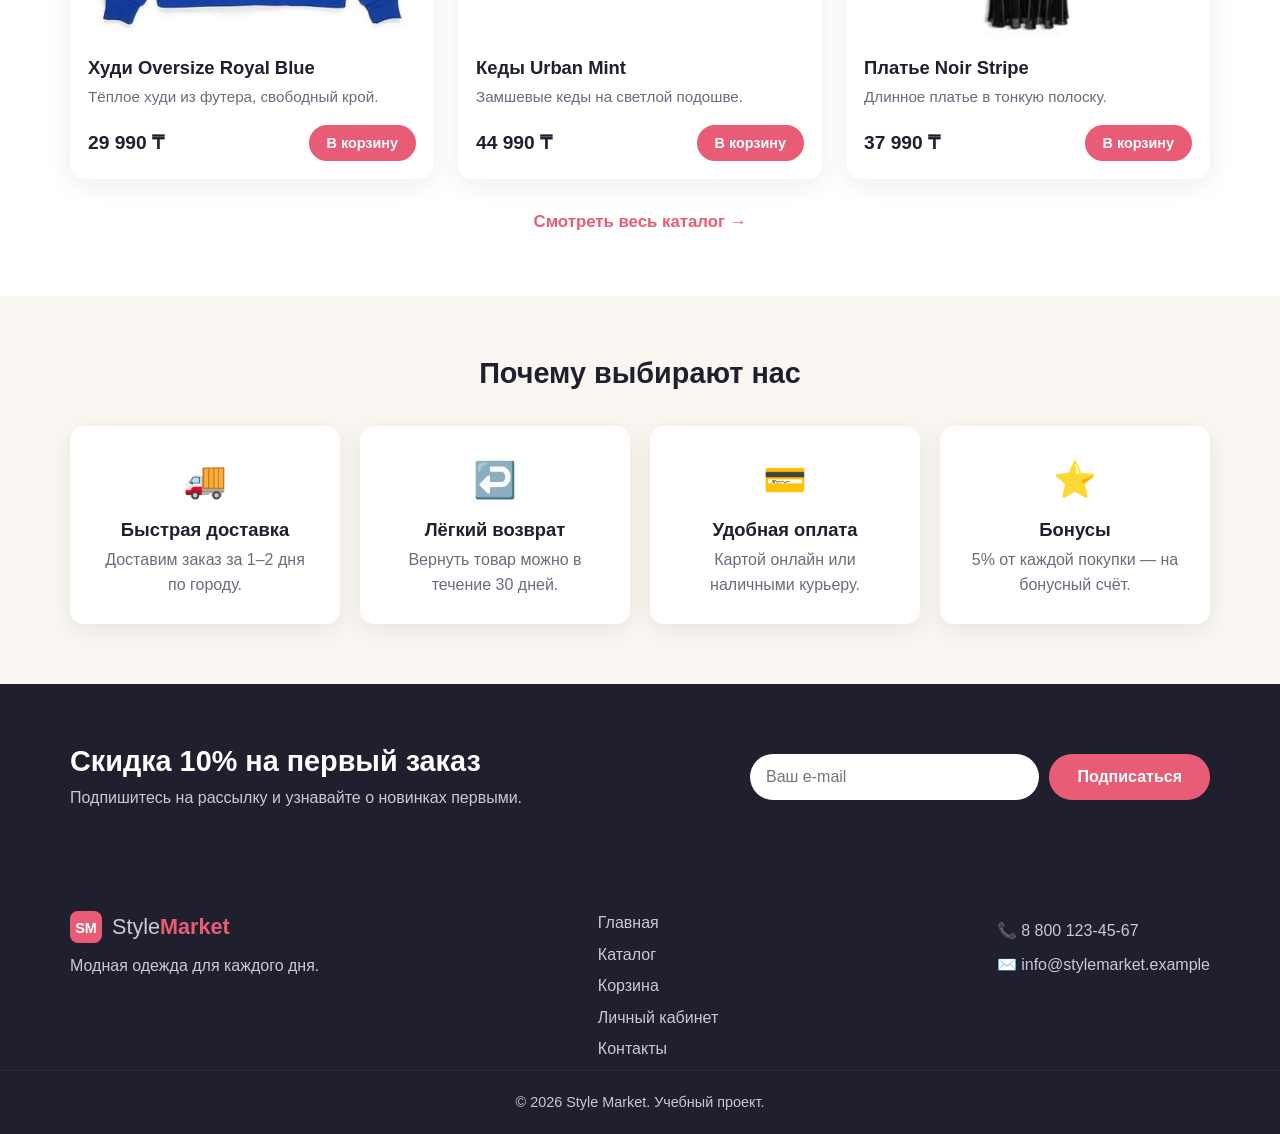
==== commit 9475119c: "Цены переведены в тенге (₸) Co-Authored-By: Claude Opus 5.5 <noreply@anthropic.com> Claude-Session: " ====
--- a/style-market/index.html
+++ b/style-market/index.html
@@ -90,7 +90,7 @@
               <h3 class="card__title">Худи Oversize Royal Blue</h3>
               <p class="card__text">Тёплое худи из футера, свободный крой.</p>
               <div class="card__footer">
-                <span class="price">4 990 ₽</span>
+                <span class="price">29 990 ₸</span>
                 <button class="btn btn--small" data-add="2">В корзину</button>
               </div>
             </div>
@@ -101,7 +101,7 @@
               <h3 class="card__title">Кеды Urban Mint</h3>
               <p class="card__text">Замшевые кеды на светлой подошве.</p>
               <div class="card__footer">
-                <span class="price">7 490 ₽</span>
+                <span class="price">44 990 ₸</span>
                 <button class="btn btn--small" data-add="5">В корзину</button>
               </div>
             </div>
@@ -112,7 +112,7 @@
               <h3 class="card__title">Платье Noir Stripe</h3>
               <p class="card__text">Длинное платье в тонкую полоску.</p>
               <div class="card__footer">
-                <span class="price">6 290 ₽</span>
+                <span class="price">37 990 ₸</span>
                 <button class="btn btn--small" data-add="4">В корзину</button>
               </div>
             </div>
